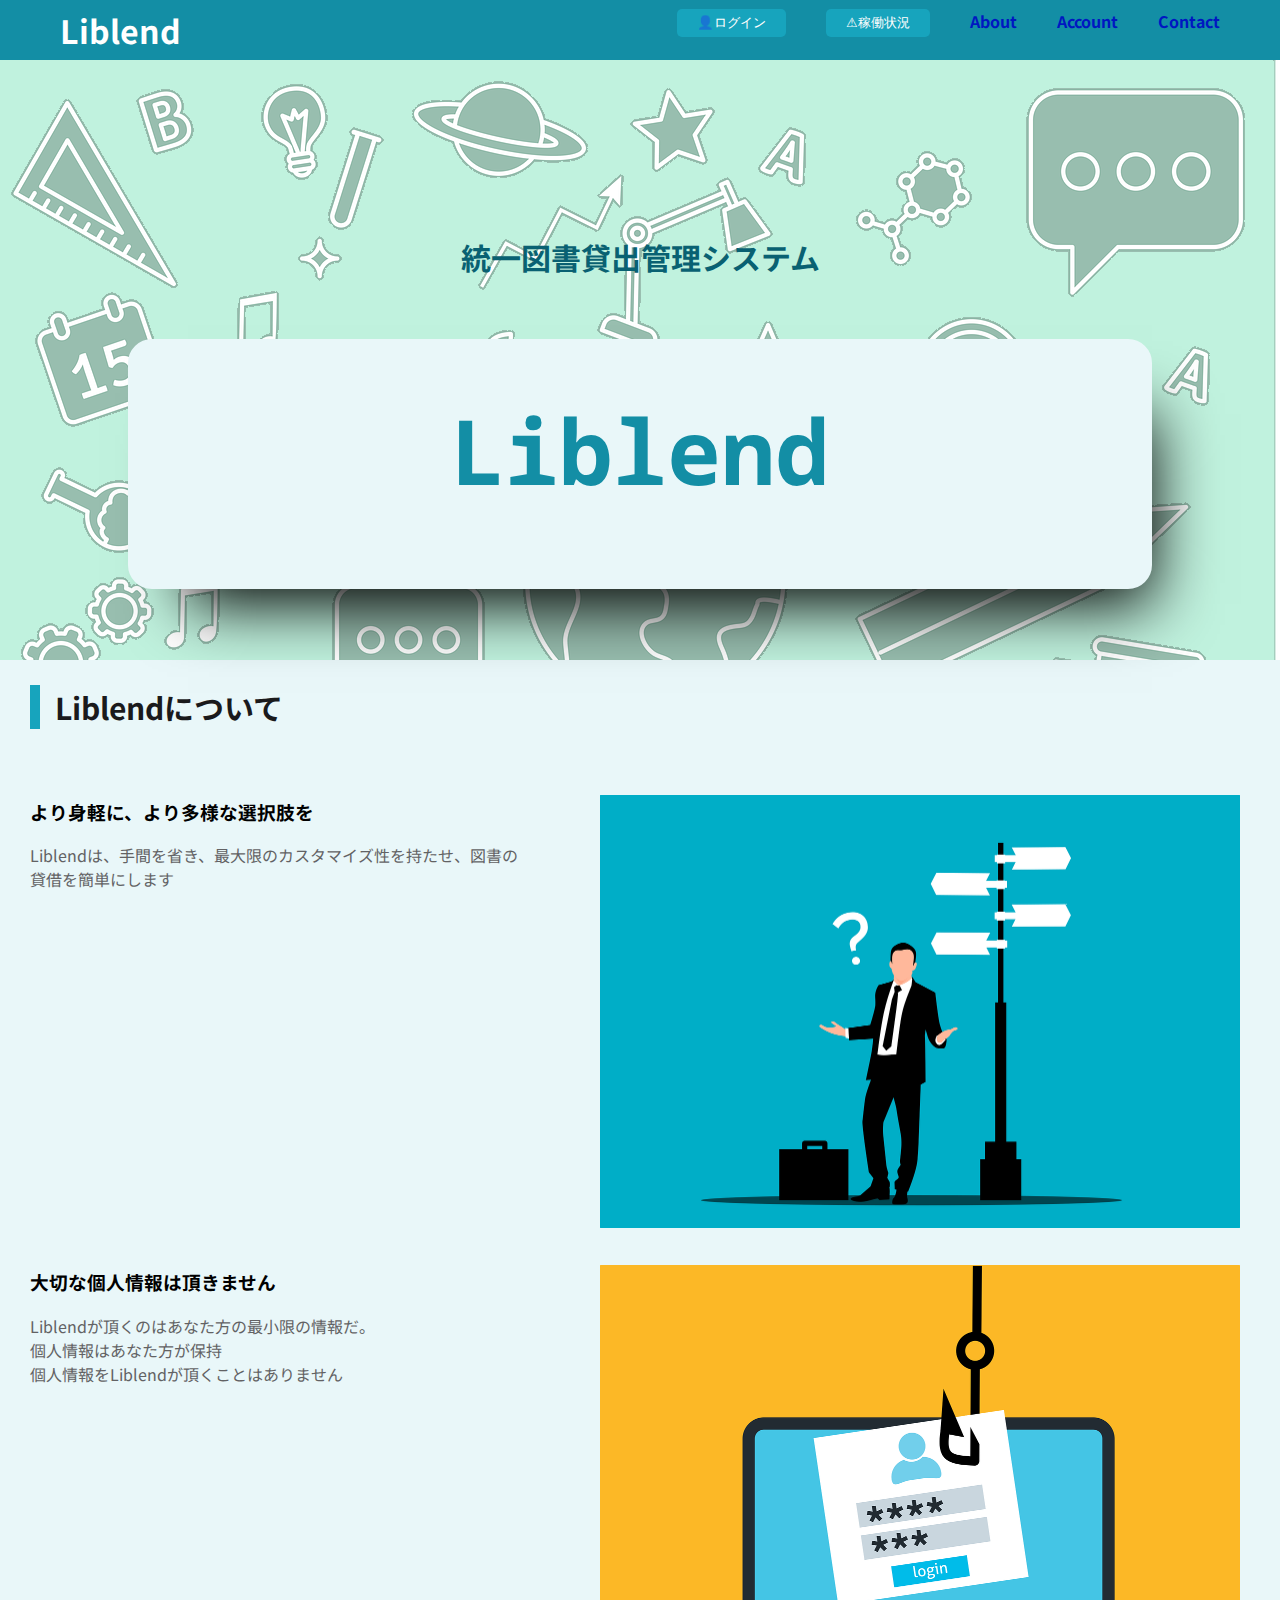
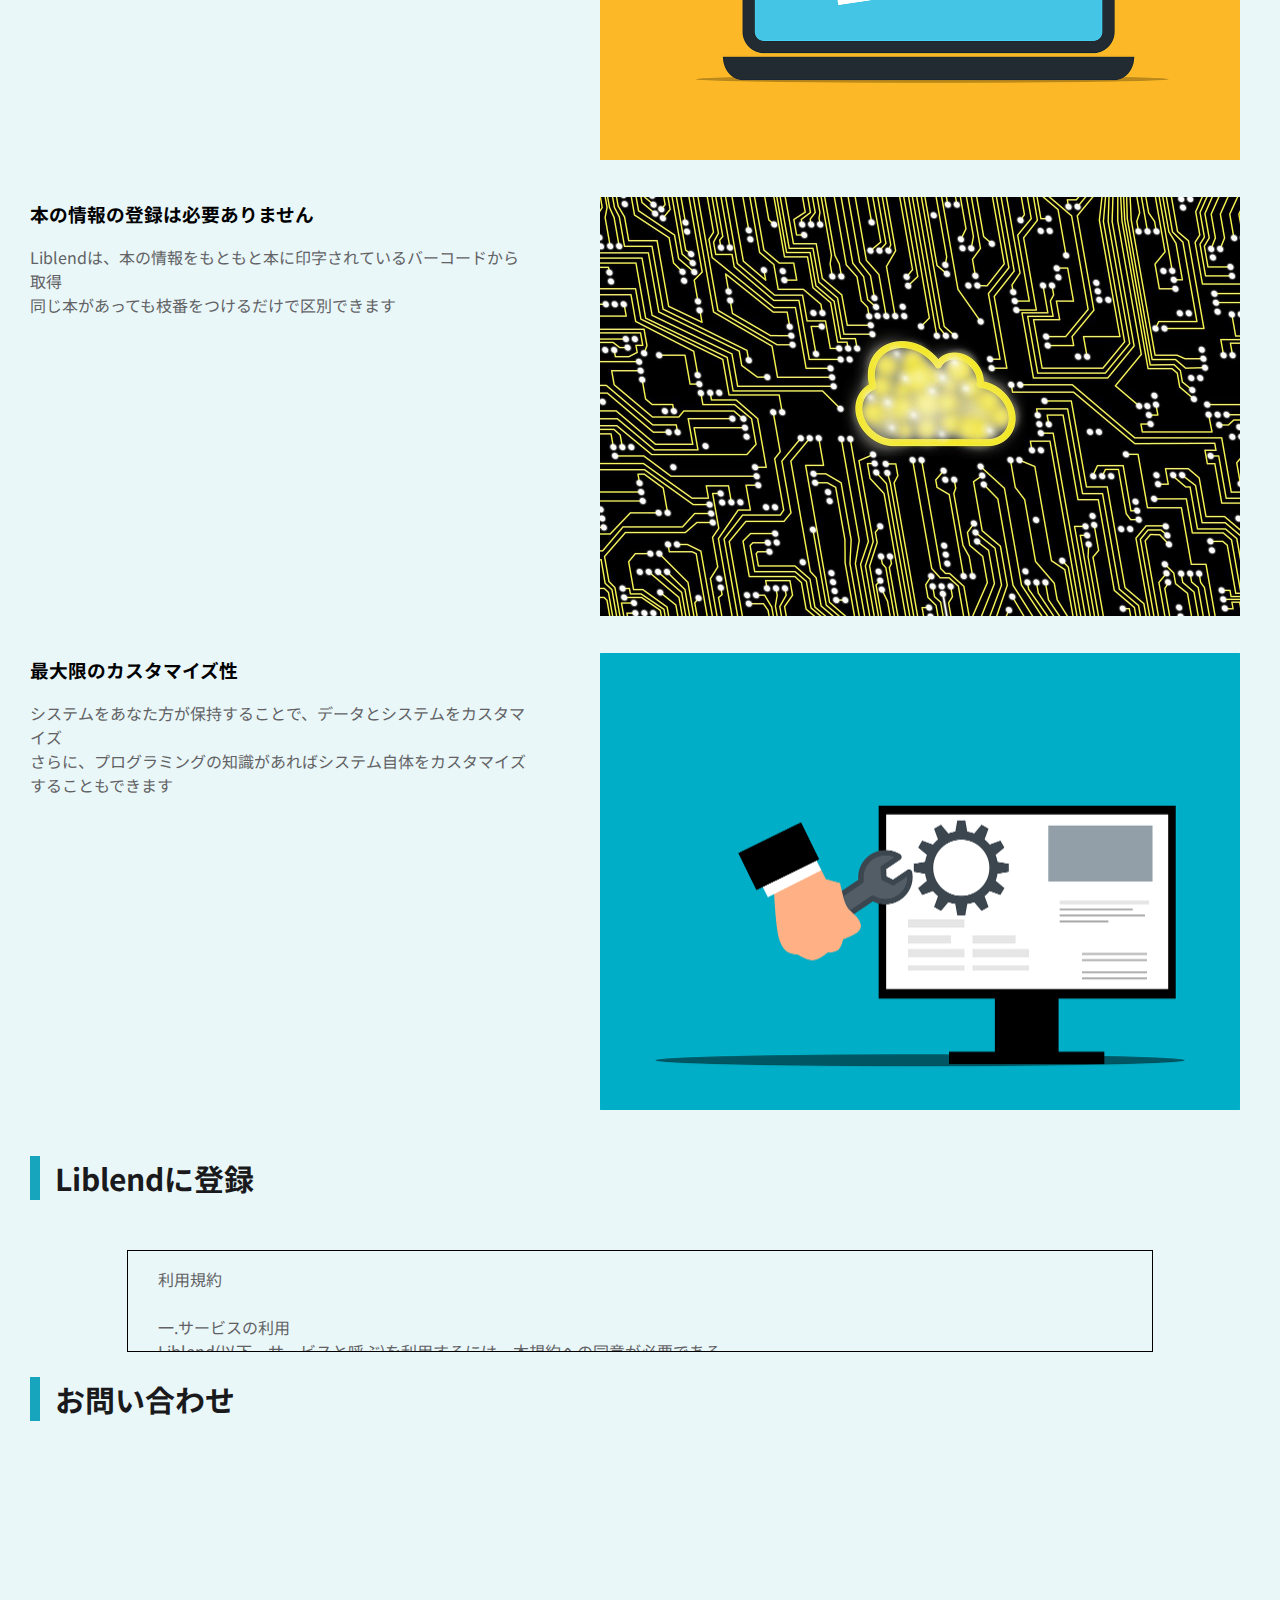
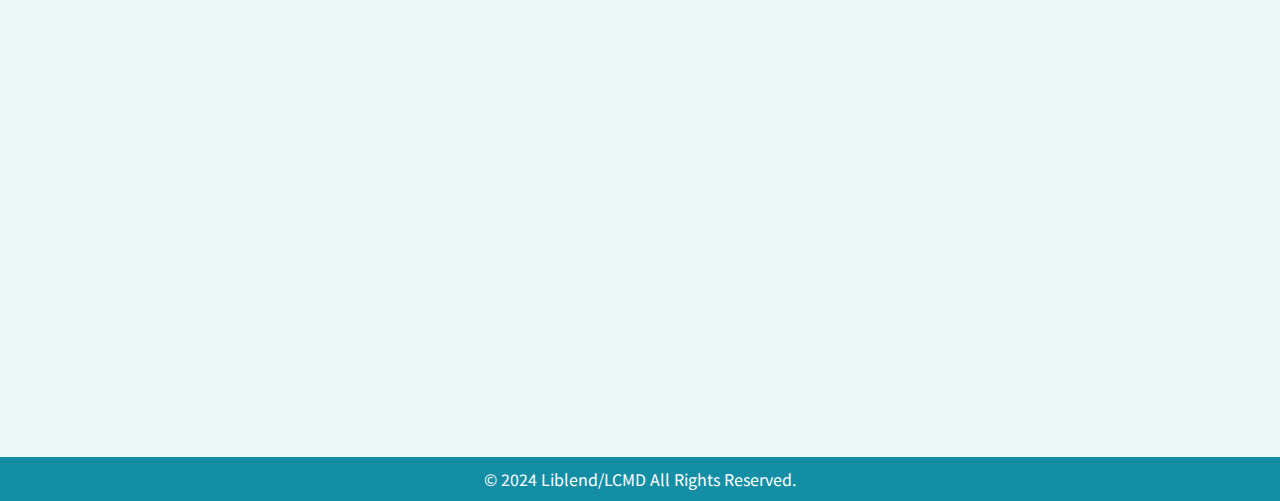
==== index.html @ cf974803 "first commit" ====
<!DOCTYPE HTML>

<html>
    
<head>
    <meta charset="utf-8" />
    <title>統一図書貸出管理システム「Liblend」</title>
    <link rel="stylesheet" href="style.css">
    <link rel="stylesheet" href="common\common.css">
    <link rel="preconnect" href="https://fonts.googleapis.com">
    <link href="https://fonts.googleapis.com/css2?family=Noto+Sans+JP:wght@100..900&family=Noto+Sans+Mono:wght@100..900&family=Noto+Serif+JP:wght@200..900&display=swap" rel="stylesheet">
    <script src="https://code.jquery.com/jquery-3.7.1.min.js" integrity="sha256-/JqT3SQfawRcv/BIHPThkBvs0OEvtFFmqPF/lYI/Cxo=" crossorigin="anonymous"></script>
    <link rel="shortcut icon" href="/common/img/favicon.ico" type="image/x-icon">
    <link rel="apple-touch-icon" href="/common/img/apple-touch-icon-180x180.png" sizes="180x180">
    <link rel="icon" type="image/png" href="/common/img/android-chrome-192x192.png" sizes="192x192">
</head>

<body>
    <header>
        <h1 onclick="location.href='/'">Liblend</h1>
        <nav class="nav">
            <ul class="header-menu">
                <li><button onclick="window.open('/liblend_app/login/')">&#x1f464;ログイン</button></li>
                <li><button onclick="window.open('https://sites.google.com/view/liblend-lcmdservice/')">&#x26a0;稼働状況</button></li>
                <li><a href="#about">About</a></li>
                <li><a href="#account">Account</a></li>
                <li><a href="#contact">Contact</a></li>
            </ul>
        </nav>
    </header>
        <div class="header">
        <h2>統一図書貸出管理システム</h2>
        <h1>Liblend</h1>
        </div>

    <main>
        <div class="about">
            <h2 id="about">Liblendについて</h2>
            <div class="abox">
                <div class="atxt">
                    <h3 class="attl">より身軽に、より多様な選択肢を</h3>
                    <div class="ahbn">
                        <p>Liblendは、手間を省き、最大限のカスタマイズ性を持たせ、図書の貸借を簡単にします</p>
                    </div>
                </div>
                <figure class="aphoto"><span><img src="top_img/choose.png" alt=""></span></figure>
            </div>
            <div class="abox">
                <div class="atxt">
                    <h3 class="attl">大切な個人情報は頂きません</h3>
                    <div class="ahbn">
                        <p>Liblendが頂くのはあなた方の最小限の情報だ。<br>個人情報はあなた方が保持<br>個人情報をLiblendが頂くことはありません</p>
                    </div>
                </div>
                <figure class="aphoto"><span><img src="top_img/danger.png" alt=""></span></figure>
            </div>
            <div class="abox">
                <div class="atxt">
                    <h3 class="attl">本の情報の登録は必要ありません</h3>
                    <div class="ahbn">
                        <p>Liblendは、本の情報をもともと本に印字されているバーコードから取得<br>同じ本があっても枝番をつけるだけで区別できます</p>
                    </div>
                </div>
                <figure class="aphoto"><span><img src="top_img/cloud.jpg" alt=""></span></figure>
            </div>
            <div class="abox">
                <div class="atxt">
                    <h3 class="attl">最大限のカスタマイズ性</h3>
                    <div class="ahbn">
                        <p>システムをあなた方が保持することで、データとシステムをカスタマイズ<br>さらに、プログラミングの知識があればシステム自体をカスタマイズすることもできます</p>
                        <p class="kakusimesse-zi">そんな知識があれば一から作るだろうけどね</p>
                    </div>
                </div>
                <figure class="aphoto"><span><img src="top_img/customize.png" alt=""></span></figure>
            </div>
        </div>
        <div class="account">
            <h2 id="account">Liblendに登録</h2>
            <div id="kiyaku" class="kiyakubox">
                <p>利用規約
                <br>
                <br>一.サービスの利用
                <br>Liblend(以下、サービスと呼ぶ)を利用するには、本規約への同意が必要である。
                <br>　2.登録組織(以下、組織と呼ぶ)は、組織の管轄する利用者(以下、利用者と呼ぶ)に本規約を周知し、同意した利用者のみにサービスを使用させることができる。
                <br>
                <br>二.利用規約の変更
                <br>　サービスの提供者(以下、提供者と呼ぶ)は、この規約を変更することができる。ただし、変更する際には一週間前までにサービスのホームページにて告知する必要がある。ただし、緊急に変更する必要があると提供者が判断する場合はその限りではない。
                <br>
                <br>三.サービスの定義
                <br>　本サービスは、蔵書管理システムのウェブサイトおよび組織のシステムに接続するシステムを提供するものである。
                <br>
                <br>四.情報の取得・提供
                <br>　提供者は、サービスを提供するための最小限の情報として、組織から以下の情報を取得する。
                <br>　i .組織名
                <br>　ii.組織のシステムに接続するためのURL
                <br>　2.提供者は、利用状況を調査するため、Google Books API利用組織を対象に、利用組織及び書籍を特定しない形で以下の情報を取得する。
                <br>　　i  .エラー数
                <br>　　ii .トラフィック
                <br>　　iii.レイテンシ
                <br>　2-2.提供者は、独自にGoogle APIキーを発行・設定している組織の情報はGoogle Books APIを使用していても取得しない。
                <br>　3.提供者は、サービスを提供するために組織に以下の情報を提供する
                <br>　　i  .サービスにアクセスするための組織コード
                <br>　　ii .初期設定用の利用者アカウント
                <br>　　iii.組織のシステムに利用者を追加するためのURL
                <br>　　iv .組織のシステムのサンプル
                <br>　　iv-2.組織のシステムのサンプルは、以下で構成される
                <br>　　     i .Google SpreadSheet「Liblend_adminSheet」及びそれに付随するGoogle Apps Script
                <br>　　     ii.Google SpreadSheet「Liblend_userSheet」及びそれに付随するGoogle Apps Script
                <br>　4.提供者は、サービスの提供以外の目的で組織の情報を取得するために組織から取得した情報を使用しない。ただし、緊急の必要性があると提供者が判断する場合はその限りではない。
                <br>　5.組織及び利用者は、サービスに接続する以外の目的で提供者から提供された情報を使用してはならない。
                <br>
                <br>四.システムの構築に関する規則
                <br>　組織は、提供者から提供された「組織のシステムのサンプル」を基に組織のシステムを構築する。ただし、組織に応じてシステムを最適化するために組織の独自のシステムを構築してもよい。
                <br>　2.組織は、サービスのシステムに攻撃するようなシステムを絶対に構築してはならない。
                <br>
                <br>五.禁止事項
                <br>　組織及び利用者は、他者の著作権や知的財産権を侵害してはならない。
                <br>　2.組織及び利用者は、多重アクセス等、サービスのシステムを攻撃するような行為をしてはならない。
                <br>
                <br>六.利用規約の違反
                <br>　組織が本規約に違反した場合、提供者は予告なく当該組織のサービスのアクセスを禁止することができる。
                <br>　2.利用者が本規約に違反した場合、提供者は予告なく当該利用者及び当該組織のアクセスを禁止することができる。
                <br>
                <br>七.損害賠償
                <br>　組織及び利用者の行動によってサービス及び提供者に損害が生じた場合、提供者は当該組織及び当該利用者に損害賠償を請求することができる。
                <br>
                <br>八.免責
                <br>　本サービスの利用によって組織及び利用者に損害が生じた場合、提供者は賠償責任を負わない。
                <br>
                <br>九.サービスの提供の中止、変更、終了
                <br>　提供者は、予告なくサービスを中止、変更、終了することができる。
                <br>　2.サービスの提供の中止、変更、終了によって組織及び利用者に損害が生じた場合、提供者は賠償責任を負わない。</p>
                <a href="/liblend_account/orgAccount/">同意して登録する</a>
            </div>
        </div>
        <div>
            <h2 id="contact">お問い合わせ</h2>
            <iframe src="https://docs.google.com/forms/d/e/1FAIpQLScdJhqwETqpAea8RhMwAMB0K7lNDZhJSpGPz1owrBNjb7UArQ/viewform?embedded=true" width="640" height="586" frameborder="0" marginheight="0" marginwidth="0">読み込んでいます…</iframe>
        </div>
    </main>

    <footer>&copy; 2024 Liblend/LCMD All Rights Reserved.</footer>
</body>

</html>
---- style.css ----
.header h2 {
  color: var(--tertiary-color);
  font-size: 30px;
}

.header h1 {
  color: var(--primary-color);
  font-size: 90px;
  font-family: "Noto Sans Mono";
  text-align: center;
  height: 150px;
  padding-top: 40px;
  padding-bottom: 40px;
  background-repeat: no-repeat;
  border-style: solid;
  border-color: var(--background-color);
  border-width: 10px;
  margin-left: 10%;
  margin-right: 10%;
  border-radius: 24px;
  background: var(--background-color);
  box-shadow: 30px 45px 60px -30px #000000;
}

.header {
  background-image: url(top_img/banner.png);
  height: 450px;
  padding-top: 150px;
  text-align: center;
}

main h2{
  font-size: 30px;
  border-left-style: solid;
  border-left-width: 10px;
  padding-left: 15px;
  margin-bottom: 50px;
  border-left-color: var(--secondary-color);
  margin-left: 30px;
  color: var(--text-color-body);
}

.abox {
  display: flex;
}

h3 {
  margin-left: 30px;
}

.atxt {
  flex: 1;
  margin-right: 30px;
}
.aphoto {
  width: 50%;
}
.aphoto span {
  display: block;
  margin-right: calc((50vw  - 100%) * -1);
}

.aphoto img {
  width: 100%;
}

.kakusimesse-zi {
  font-size: 1px;
  color: var(--background-color);
}

.kiyakubox {
  height: 100px;
  border: 1px solid;
  overflow-y: scroll;
  width: 80%;
  margin: auto;
}

.checkboxk {
  margin: auto;
}

.checkboxk input {
  margin: auto;
  display: block;
}


iframe {
  margin: auto;
  display: block;
}
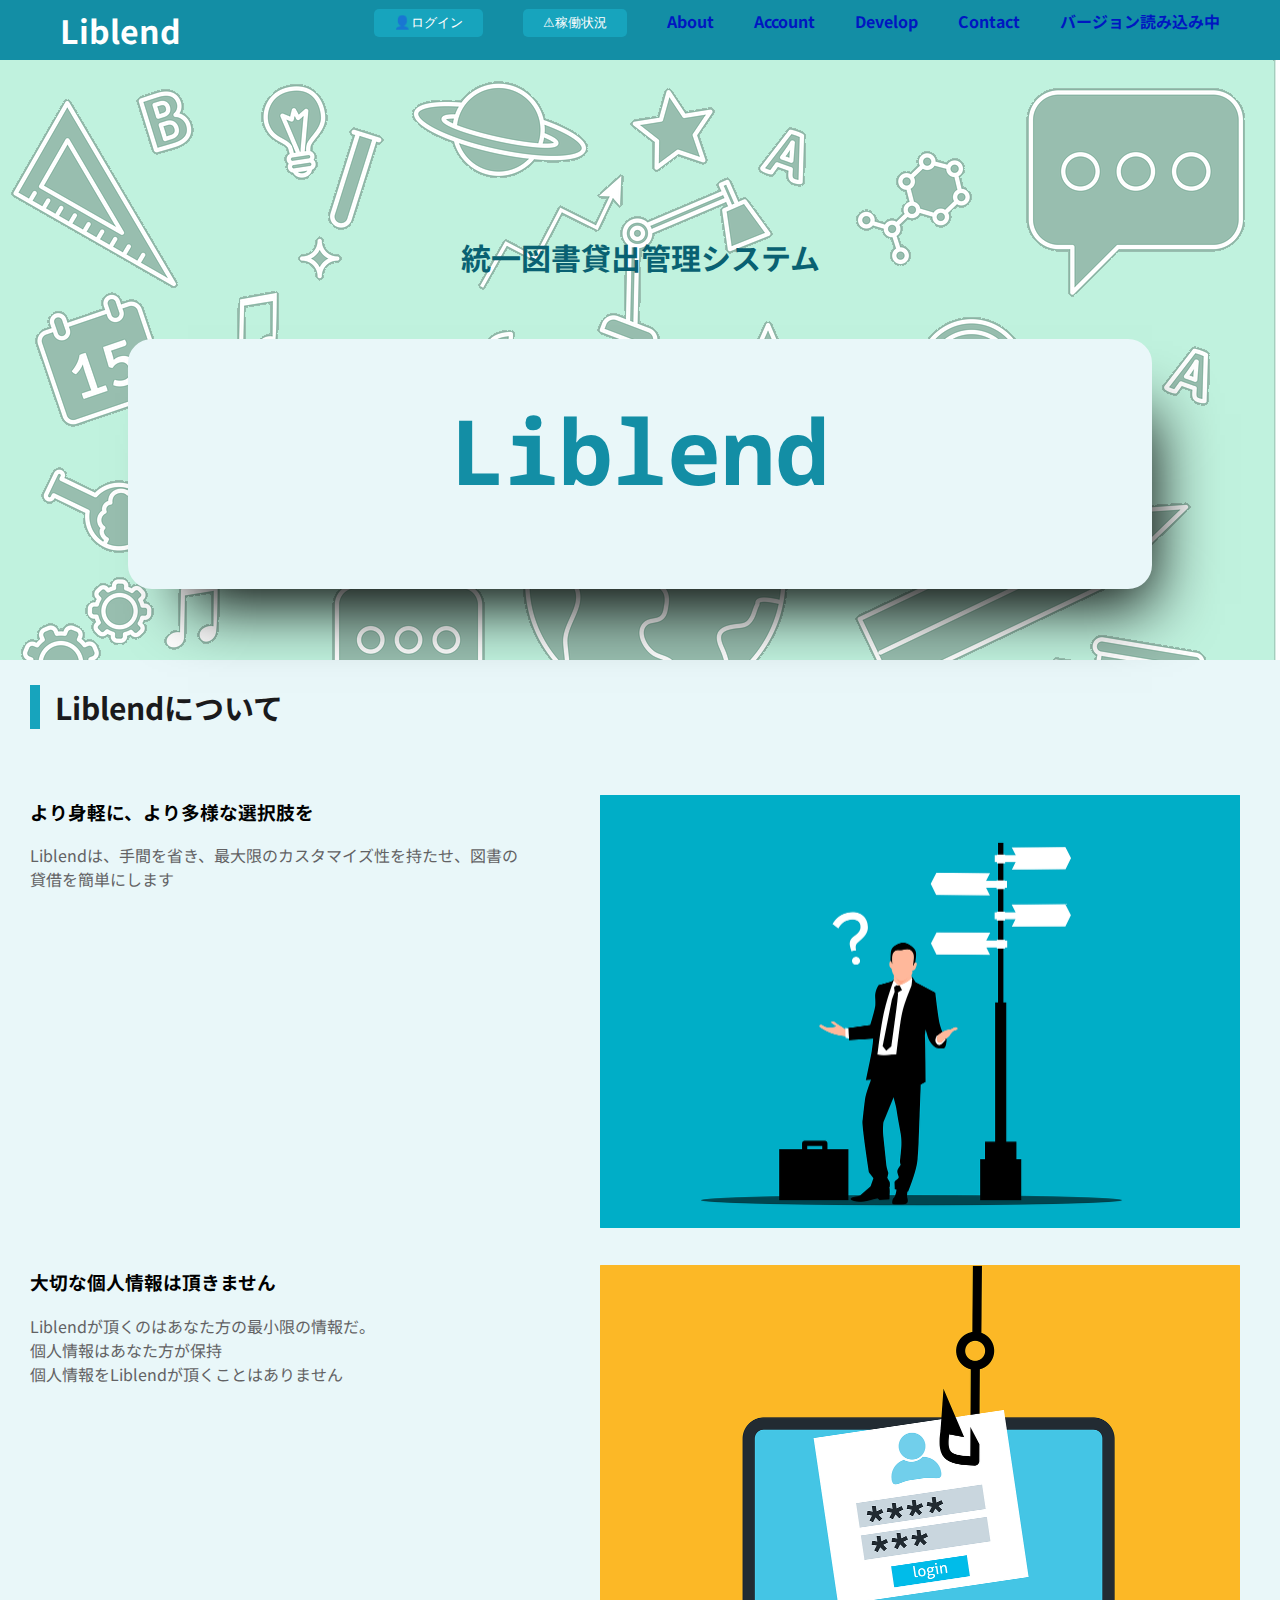
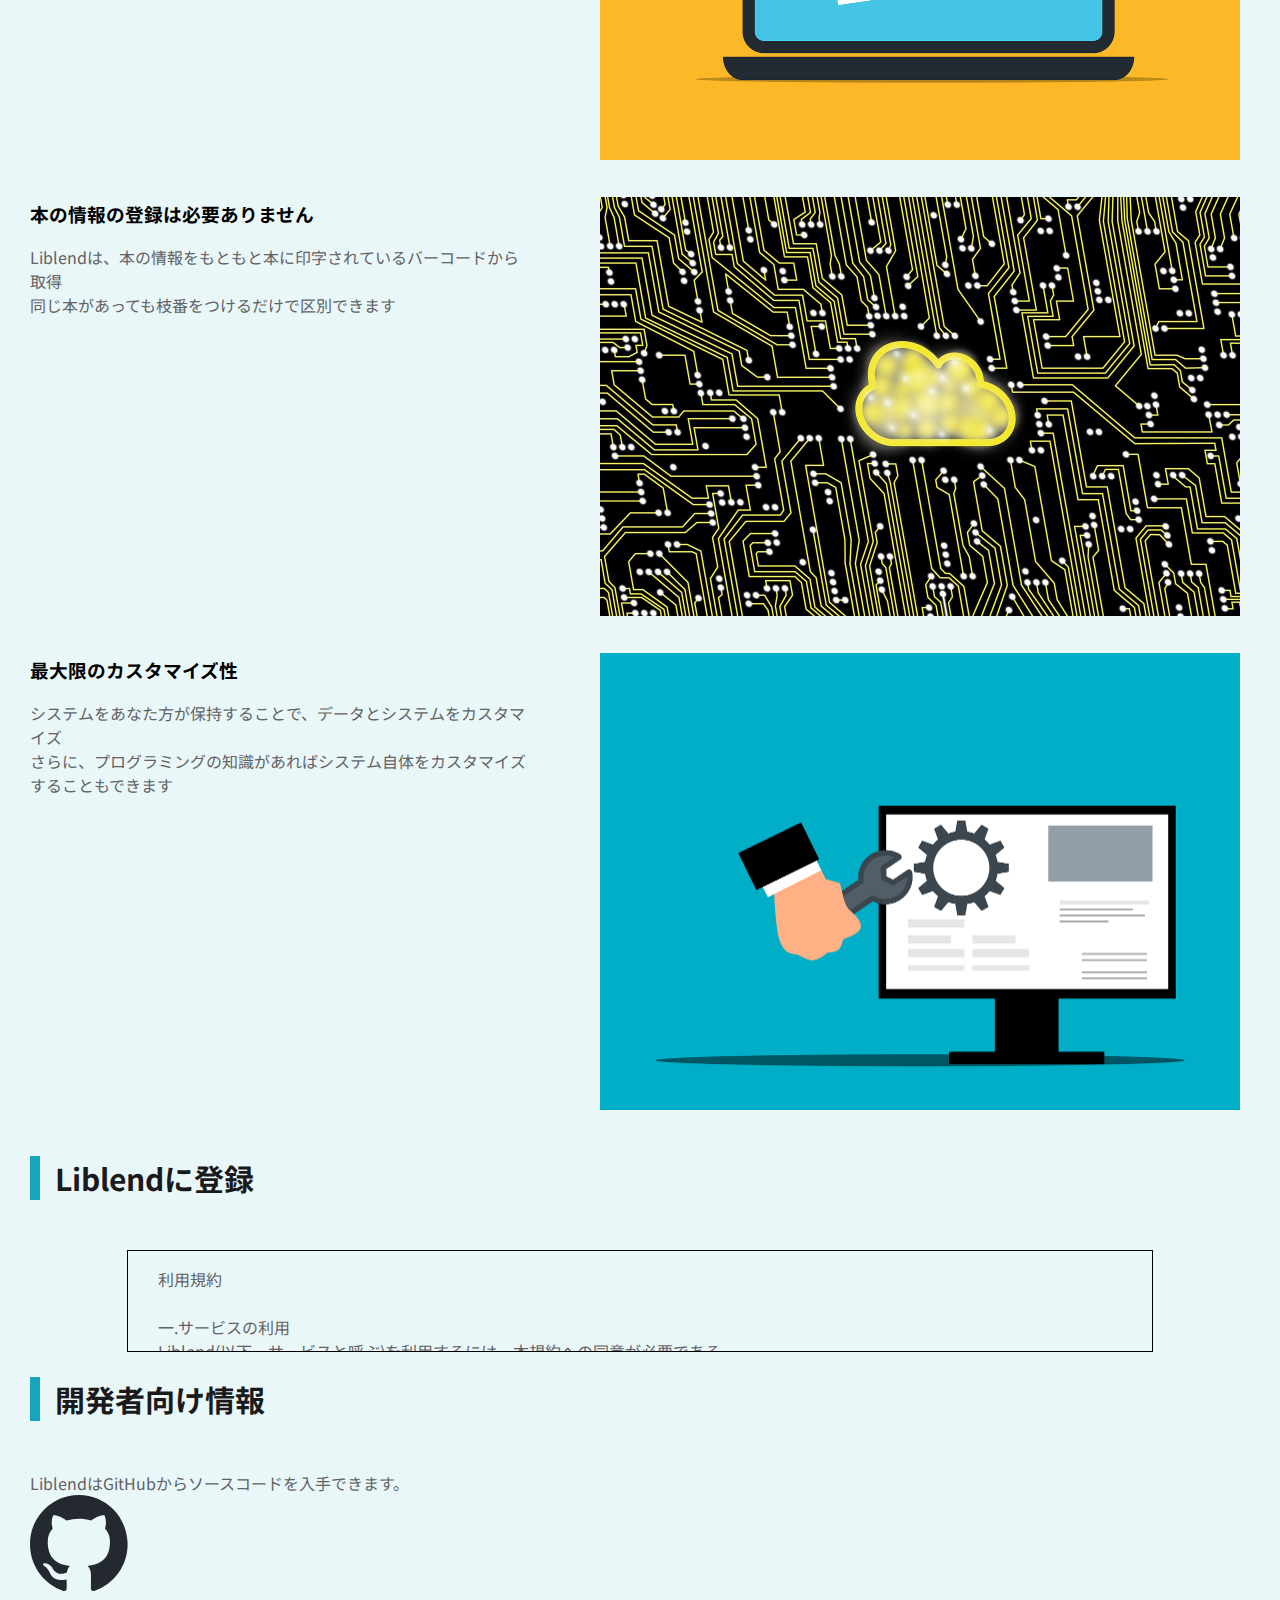
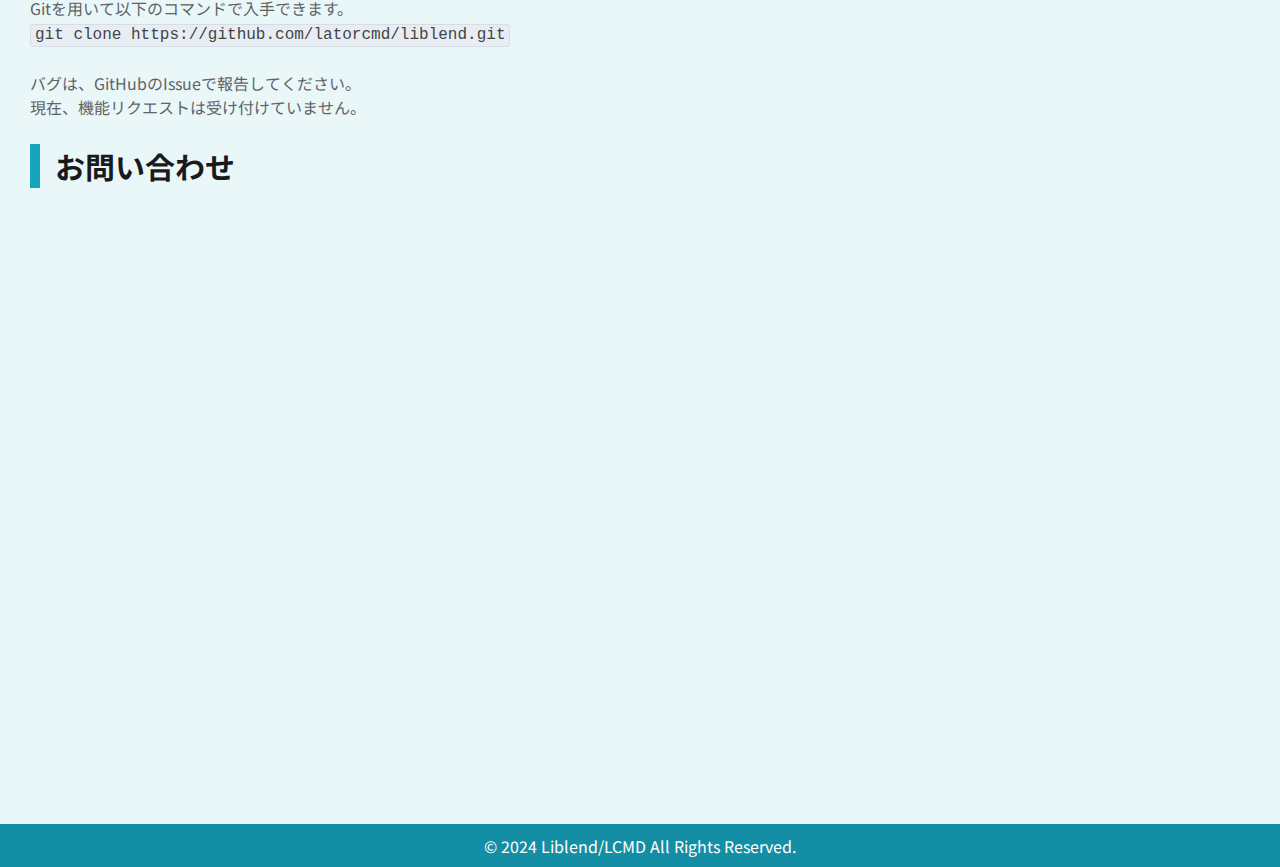
==== commit cf84ef69: "GitHubへのリンクを追加しました。 バージョンの表示を追加しました。" ====
--- a/index.html
+++ b/index.html
@@ -1,145 +1,266 @@
-<!DOCTYPE HTML>
+<!DOCTYPE html>
 
 <html>
-    
-<head>
+  <!--
+  MMMMMMMMMMMMMMMMMMMMMMMMMMMMMMMMMMMMMMMMMMMMMMMMMMMMMMMMMMMMMMMMMMMMMM
+  MMMMMMMMD```.7WMMMMMMMMMMMMMMMMMMMMMMMMMMMMMMMMMMMMMMMMB"~```?MMMMMMMM
+  MMMMMMMM ```````?WMMMMMMMMMMMMMMMMMMMMMMMMMMMMMMMMMM#^``````` MMMMMMMM
+  MMMMMMMM ``.N,.````?WMMMMMMMMMMMMMMMMMMMMMMMMMMMM#3````..g]`` MMMMMMMM
+  MMMMMMMM ``,MMMN,.```,TMMMMMMMMMMMMMMMMMMMMMMMM@^``` .gMMM]`` MMMMMMMM
+  MMMMMMMM ``,MMMMMMg,``` TMMMMMMMMMMMMMMMMMMMM@````.+MMMMMM]`` MMMMMMMM
+  @777""WM ``,MMMMMMMMN,```.TMMMMMMMMMMMMMMMM@~```.dMMMMMMMM]`` M#""777T
+  ```````````,MMMMMMMMMMN,```(WMMMMMMMMMMMM@^```.MMMMMMMMMMM%```````````
+  ```d+++J,..````_?TMMMMMMm,```JMMMMMMMMMMD```.JMMMMMM9=~```` ...+++K```
+  ```dMMMMMMMMNgJ, `` ?TMMMMe```.HMMMMMMM'```.MMMM9^``` ..gMMMMMMMMM#```
+  ```dMMMMMMMMMMMMMNg,.``.TMMN,``.WMMMM@!``.gMM@!`` .JMMMMMMMMMMMMMM#```
+  ```dMMMMMMMMMMMMMMMMMN..` 7MN,`` WMM@```.MM9 ` .NMMMMMMMMMMMMMMMMM#```
+  ```dMMMMMMMMMMMMMMMMMMMMe.``7N,``.MM```.MD`` .MMMMMMMMMMMMMMMMMMMM#```
+  ```dMMMMMMMMMMMMMMMMMMMMMMe `,N```,%```d^` .MMMMMMMMMMMMMMMMMMMMMM#```
+  ```dMMMMMMMMMMMMMMMMMMMMMMMN.` ``````````.dMMMMMMMMMMMMMMMMMMMMMMM#```
+  ```dMMMMMMMMMMMMMMMMMMMMMMMM]``........``-MMMMMMMMMMMMMMMMMMMMMMMM#```
+  ```dMMMMMMMMMMMMMMMMMMMMMMMM]``MMMMMMMM``-MMMMMMMMMMMMMMMMMMMMMMMM#```
+  ```dMMMMMMMMMMMMMMMMMMMMMMMM]``MMMMMMMM``-MMMMMMMMMMMMMMMMMMMMMMMM#```
+  ```dMMMMMMMMMMMMMMMMMMMMMMMM]``MMMMMMMM``-MMMMMMMMMMMMMMMMMMMMMMMM#```
+  ```dMMMMMMMMMMMMMMMMMMMMMMMM]``MMMMMMMM``-MMMMMMMMMMMMMMMMMMMMMMMM#```
+  ```dMMMMMMMMMMMMMMMMMMMMMMMM]``MMMMMMMM``-MMMMMMMMMMMMMMMMMMMMMMMM#```
+  ```dMMMMMMMMMMMMMMMMMMMMMMMM]``MMMMMMMM``-MMMMMMMMMMMMMMMMMMMMMMMM#```
+  ```dMMMMMMMMMMMMMMMMMMMMMMMM]``MMMMMMMM``-MMMMMMMMMMMMMMMMMMMMMMMM#```
+  ```dMMMMMMMMMMMMMMMMMMMMMMMM]``MMMMMMMM``-MMMMMMMMMMMMMMMMMMMMMMMM#```
+  ```dMMMMMMMMMMMMMMMMMMMMMMMM]``MMMMMMMM``-MMMMMMMMMMMMMMMMMMMMMMMM#```
+  ```dMMMMMMMMMMMMMMMMMMMMMMMM]``MMMMMMMM``-MMMMMMMMMMMMMMMMMMMMMMMM#```
+  ```_"""WMMMMMMMMMMMMMMMMMMMM]``MMMMMMMM``-MMMMMMMMMMMMMMMMMMMM#"""~```
+  .```````` _7"MMMMMMMMMMMMMMM]``MMMMMMMM``-MMMMMMMMMMMMMMM"7~ ````````.
+  MMMMg+-..```````?TMMMMMMMMMM]``MMMMMMMM``-MMMMMMMMMMH=```````..((gMMMM
+  MMMMMMMMMMNg...```` ?WMMMMMM]``MMMMMMMM``-MMMMMM#=````` ..+NMMMMMMMMMM
+  MMMMMMMMMMMMMMMNg.`````_"MMM]``MMMMMMMM``-MMMB=`````..NMMMMMMMMMMMMMMM
+  MMMMMMMMMMMMMMMMMMMNJ.````?M]``MMMMMMMM``-M=````.(gMMMMMMMMMMMMMMMMMMM
+  MMMMMMMMMMMMMMMMMMMMMMNJ.``````MMMMMMMM``````..NMMMMMMMMMMMMMMMMMMMMMM
+  MMMMMMMMMMMMMMMMMMMMMMMMMa,````77777777````..MMMMMMMMMMMMMMMMMMMMMMMMM
+  MMMMMMMMMMMMMMMMMMMMMMMMMMMb.```````````` .MMMMMMMMMMMMMMMMMMMMMMMMMMM
+  MMMMMMMMMMMMMMMMMMMMMMMMMMMMMNNNNNNNNNNNNMMMMMMMMMMMMMMMMMMMMMMMMMMMMM
+  
+  Hello! Visitor! Welcome to Liblend! Have a nice day!
+  -->
+  <head>
     <meta charset="utf-8" />
     <title>統一図書貸出管理システム「Liblend」</title>
-    <link rel="stylesheet" href="style.css">
-    <link rel="stylesheet" href="common\common.css">
-    <link rel="preconnect" href="https://fonts.googleapis.com">
-    <link href="https://fonts.googleapis.com/css2?family=Noto+Sans+JP:wght@100..900&family=Noto+Sans+Mono:wght@100..900&family=Noto+Serif+JP:wght@200..900&display=swap" rel="stylesheet">
-    <script src="https://code.jquery.com/jquery-3.7.1.min.js" integrity="sha256-/JqT3SQfawRcv/BIHPThkBvs0OEvtFFmqPF/lYI/Cxo=" crossorigin="anonymous"></script>
-    <link rel="shortcut icon" href="/common/img/favicon.ico" type="image/x-icon">
-    <link rel="apple-touch-icon" href="/common/img/apple-touch-icon-180x180.png" sizes="180x180">
-    <link rel="icon" type="image/png" href="/common/img/android-chrome-192x192.png" sizes="192x192">
-</head>
-
-<body>
+    <link rel="stylesheet" href="style.css" />
+    <link rel="stylesheet" href="common\common.css" />
+    <link rel="preconnect" href="https://fonts.googleapis.com" />
+    <link
+      href="https://fonts.googleapis.com/css2?family=Noto+Sans+JP:wght@100..900&family=Noto+Sans+Mono:wght@100..900&family=Noto+Serif+JP:wght@200..900&display=swap"
+      rel="stylesheet"
+    />
+    <script
+      src="https://code.jquery.com/jquery-3.7.1.min.js"
+      integrity="sha256-/JqT3SQfawRcv/BIHPThkBvs0OEvtFFmqPF/lYI/Cxo="
+      crossorigin="anonymous"
+    ></script>
+    <script src="script.js"></script>
+    <script src="common\common.js"></script>
+    <link
+      rel="shortcut icon"
+      href="/common/img/favicon.ico"
+      type="image/x-icon"
+    />
+    <link
+      rel="apple-touch-icon"
+      href="/common/img/apple-touch-icon-180x180.png"
+      sizes="180x180"
+    />
+    <link
+      rel="icon"
+      type="image/png"
+      href="/common/img/android-chrome-192x192.png"
+      sizes="192x192"
+    />
+  </head>
+
+  <body onload="loadVersion()">
     <header>
-        <h1 onclick="location.href='/'">Liblend</h1>
-        <nav class="nav">
-            <ul class="header-menu">
-                <li><button onclick="window.open('/liblend_app/login/')">&#x1f464;ログイン</button></li>
-                <li><button onclick="window.open('https://sites.google.com/view/liblend-lcmdservice/')">&#x26a0;稼働状況</button></li>
-                <li><a href="#about">About</a></li>
-                <li><a href="#account">Account</a></li>
-                <li><a href="#contact">Contact</a></li>
-            </ul>
-        </nav>
+      <h1 onclick="location.href='/'">Liblend</h1>
+      <nav class="nav">
+        <ul class="header-menu">
+          <li>
+            <button onclick="window.open('/liblend_app/login/')">
+              &#x1f464;ログイン
+            </button>
+          </li>
+          <li>
+            <button
+              onclick="window.open('https://sites.google.com/view/liblend-lcmdservice/')"
+            >
+              &#x26a0;稼働状況
+            </button>
+          </li>
+          <li><a href="#about">About</a></li>
+          <li><a href="#account">Account</a></li>
+          <li><a href="#develop">Develop</a></li>
+          <li><a href="#contact">Contact</a></li>
+          <li><a class="version">バージョン読み込み中</a></li>
+        </ul>
+      </nav>
     </header>
-        <div class="header">
-        <h2>統一図書貸出管理システム</h2>
-        <h1>Liblend</h1>
-        </div>
+    <div class="header">
+      <h2>統一図書貸出管理システム</h2>
+      <h1>Liblend</h1>
+    </div>
 
     <main>
-        <div class="about">
-            <h2 id="about">Liblendについて</h2>
-            <div class="abox">
-                <div class="atxt">
-                    <h3 class="attl">より身軽に、より多様な選択肢を</h3>
-                    <div class="ahbn">
-                        <p>Liblendは、手間を省き、最大限のカスタマイズ性を持たせ、図書の貸借を簡単にします</p>
-                    </div>
-                </div>
-                <figure class="aphoto"><span><img src="top_img/choose.png" alt=""></span></figure>
-            </div>
-            <div class="abox">
-                <div class="atxt">
-                    <h3 class="attl">大切な個人情報は頂きません</h3>
-                    <div class="ahbn">
-                        <p>Liblendが頂くのはあなた方の最小限の情報だ。<br>個人情報はあなた方が保持<br>個人情報をLiblendが頂くことはありません</p>
-                    </div>
-                </div>
-                <figure class="aphoto"><span><img src="top_img/danger.png" alt=""></span></figure>
-            </div>
-            <div class="abox">
-                <div class="atxt">
-                    <h3 class="attl">本の情報の登録は必要ありません</h3>
-                    <div class="ahbn">
-                        <p>Liblendは、本の情報をもともと本に印字されているバーコードから取得<br>同じ本があっても枝番をつけるだけで区別できます</p>
-                    </div>
-                </div>
-                <figure class="aphoto"><span><img src="top_img/cloud.jpg" alt=""></span></figure>
-            </div>
-            <div class="abox">
-                <div class="atxt">
-                    <h3 class="attl">最大限のカスタマイズ性</h3>
-                    <div class="ahbn">
-                        <p>システムをあなた方が保持することで、データとシステムをカスタマイズ<br>さらに、プログラミングの知識があればシステム自体をカスタマイズすることもできます</p>
-                        <p class="kakusimesse-zi">そんな知識があれば一から作るだろうけどね</p>
-                    </div>
-                </div>
-                <figure class="aphoto"><span><img src="top_img/customize.png" alt=""></span></figure>
-            </div>
-        </div>
-        <div class="account">
-            <h2 id="account">Liblendに登録</h2>
-            <div id="kiyaku" class="kiyakubox">
-                <p>利用規約
-                <br>
-                <br>一.サービスの利用
-                <br>Liblend(以下、サービスと呼ぶ)を利用するには、本規約への同意が必要である。
-                <br>　2.登録組織(以下、組織と呼ぶ)は、組織の管轄する利用者(以下、利用者と呼ぶ)に本規約を周知し、同意した利用者のみにサービスを使用させることができる。
-                <br>
-                <br>二.利用規約の変更
-                <br>　サービスの提供者(以下、提供者と呼ぶ)は、この規約を変更することができる。ただし、変更する際には一週間前までにサービスのホームページにて告知する必要がある。ただし、緊急に変更する必要があると提供者が判断する場合はその限りではない。
-                <br>
-                <br>三.サービスの定義
-                <br>　本サービスは、蔵書管理システムのウェブサイトおよび組織のシステムに接続するシステムを提供するものである。
-                <br>
-                <br>四.情報の取得・提供
-                <br>　提供者は、サービスを提供するための最小限の情報として、組織から以下の情報を取得する。
-                <br>　i .組織名
-                <br>　ii.組織のシステムに接続するためのURL
-                <br>　2.提供者は、利用状況を調査するため、Google Books API利用組織を対象に、利用組織及び書籍を特定しない形で以下の情報を取得する。
-                <br>　　i  .エラー数
-                <br>　　ii .トラフィック
-                <br>　　iii.レイテンシ
-                <br>　2-2.提供者は、独自にGoogle APIキーを発行・設定している組織の情報はGoogle Books APIを使用していても取得しない。
-                <br>　3.提供者は、サービスを提供するために組織に以下の情報を提供する
-                <br>　　i  .サービスにアクセスするための組織コード
-                <br>　　ii .初期設定用の利用者アカウント
-                <br>　　iii.組織のシステムに利用者を追加するためのURL
-                <br>　　iv .組織のシステムのサンプル
-                <br>　　iv-2.組織のシステムのサンプルは、以下で構成される
-                <br>　　     i .Google SpreadSheet「Liblend_adminSheet」及びそれに付随するGoogle Apps Script
-                <br>　　     ii.Google SpreadSheet「Liblend_userSheet」及びそれに付随するGoogle Apps Script
-                <br>　4.提供者は、サービスの提供以外の目的で組織の情報を取得するために組織から取得した情報を使用しない。ただし、緊急の必要性があると提供者が判断する場合はその限りではない。
-                <br>　5.組織及び利用者は、サービスに接続する以外の目的で提供者から提供された情報を使用してはならない。
-                <br>
-                <br>四.システムの構築に関する規則
-                <br>　組織は、提供者から提供された「組織のシステムのサンプル」を基に組織のシステムを構築する。ただし、組織に応じてシステムを最適化するために組織の独自のシステムを構築してもよい。
-                <br>　2.組織は、サービスのシステムに攻撃するようなシステムを絶対に構築してはならない。
-                <br>
-                <br>五.禁止事項
-                <br>　組織及び利用者は、他者の著作権や知的財産権を侵害してはならない。
-                <br>　2.組織及び利用者は、多重アクセス等、サービスのシステムを攻撃するような行為をしてはならない。
-                <br>
-                <br>六.利用規約の違反
-                <br>　組織が本規約に違反した場合、提供者は予告なく当該組織のサービスのアクセスを禁止することができる。
-                <br>　2.利用者が本規約に違反した場合、提供者は予告なく当該利用者及び当該組織のアクセスを禁止することができる。
-                <br>
-                <br>七.損害賠償
-                <br>　組織及び利用者の行動によってサービス及び提供者に損害が生じた場合、提供者は当該組織及び当該利用者に損害賠償を請求することができる。
-                <br>
-                <br>八.免責
-                <br>　本サービスの利用によって組織及び利用者に損害が生じた場合、提供者は賠償責任を負わない。
-                <br>
-                <br>九.サービスの提供の中止、変更、終了
-                <br>　提供者は、予告なくサービスを中止、変更、終了することができる。
-                <br>　2.サービスの提供の中止、変更、終了によって組織及び利用者に損害が生じた場合、提供者は賠償責任を負わない。</p>
-                <a href="/liblend_account/orgAccount/">同意して登録する</a>
-            </div>
-        </div>
-        <div>
-            <h2 id="contact">お問い合わせ</h2>
-            <iframe src="https://docs.google.com/forms/d/e/1FAIpQLScdJhqwETqpAea8RhMwAMB0K7lNDZhJSpGPz1owrBNjb7UArQ/viewform?embedded=true" width="640" height="586" frameborder="0" marginheight="0" marginwidth="0">読み込んでいます…</iframe>
-        </div>
+      <div class="about">
+        <h2 id="about">Liblendについて</h2>
+        <div class="abox">
+          <div class="atxt">
+            <h3 class="attl">より身軽に、より多様な選択肢を</h3>
+            <div class="ahbn">
+              <p>
+                Liblendは、手間を省き、最大限のカスタマイズ性を持たせ、図書の貸借を簡単にします
+              </p>
+            </div>
+          </div>
+          <figure class="aphoto">
+            <span><img src="top_img/choose.png" alt="" /></span>
+          </figure>
+        </div>
+        <div class="abox">
+          <div class="atxt">
+            <h3 class="attl">大切な個人情報は頂きません</h3>
+            <div class="ahbn">
+              <p>
+                Liblendが頂くのはあなた方の最小限の情報だ。<br />個人情報はあなた方が保持<br />個人情報をLiblendが頂くことはありません
+              </p>
+            </div>
+          </div>
+          <figure class="aphoto">
+            <span><img src="top_img/danger.png" alt="" /></span>
+          </figure>
+        </div>
+        <div class="abox">
+          <div class="atxt">
+            <h3 class="attl">本の情報の登録は必要ありません</h3>
+            <div class="ahbn">
+              <p>
+                Liblendは、本の情報をもともと本に印字されているバーコードから取得<br />同じ本があっても枝番をつけるだけで区別できます
+              </p>
+            </div>
+          </div>
+          <figure class="aphoto">
+            <span><img src="top_img/cloud.jpg" alt="" /></span>
+          </figure>
+        </div>
+        <div class="abox">
+          <div class="atxt">
+            <h3 class="attl">最大限のカスタマイズ性</h3>
+            <div class="ahbn">
+              <p>
+                システムをあなた方が保持することで、データとシステムをカスタマイズ<br />さらに、プログラミングの知識があればシステム自体をカスタマイズすることもできます
+              </p>
+              <p class="kakusimesse-zi">
+                そんな知識があれば一から作るだろうけどね
+              </p>
+            </div>
+          </div>
+          <figure class="aphoto">
+            <span><img src="top_img/customize.png" alt="" /></span>
+          </figure>
+        </div>
+      </div>
+      <div class="account">
+        <h2 id="account">Liblendに登録</h2>
+        <div id="kiyaku" class="kiyakubox">
+          <p>
+            利用規約
+            <br />
+            <br />一.サービスの利用
+            <br />Liblend(以下、サービスと呼ぶ)を利用するには、本規約への同意が必要である。
+            <br />　2.登録組織(以下、組織と呼ぶ)は、組織の管轄する利用者(以下、利用者と呼ぶ)に本規約を周知し、同意した利用者のみにサービスを使用させることができる。
+            <br />
+            <br />二.利用規約の変更
+            <br />　サービスの提供者(以下、提供者と呼ぶ)は、この規約を変更することができる。ただし、変更する際には一週間前までにサービスのホームページにて告知する必要がある。ただし、緊急に変更する必要があると提供者が判断する場合はその限りではない。
+            <br />
+            <br />三.サービスの定義
+            <br />　本サービスは、蔵書管理システムのウェブサイトおよび組織のシステムに接続するシステムを提供するものである。
+            <br />
+            <br />四.情報の取得・提供
+            <br />　提供者は、サービスを提供するための最小限の情報として、組織から以下の情報を取得する。
+            <br />　i .組織名 <br />　ii.組織のシステムに接続するためのURL
+            <br />　2.提供者は、利用状況を調査するため、Google Books
+            API利用組織を対象に、利用組織及び書籍を特定しない形で以下の情報を取得する。
+            <br />　　i .エラー数 <br />　　ii .トラフィック
+            <br />　　iii.レイテンシ <br />　2-2.提供者は、独自にGoogle
+            APIキーを発行・設定している組織の情報はGoogle Books
+            APIを使用していても取得しない。
+            <br />　3.提供者は、サービスを提供するために組織に以下の情報を提供する
+            <br />　　i .サービスにアクセスするための組織コード <br />　　ii
+            .初期設定用の利用者アカウント
+            <br />　　iii.組織のシステムに利用者を追加するためのURL <br />　　iv
+            .組織のシステムのサンプル
+            <br />　　iv-2.組織のシステムのサンプルは、以下で構成される
+            <br />　　 i .Google
+            SpreadSheet「Liblend_adminSheet」及びそれに付随するGoogle Apps
+            Script <br />　　 ii.Google
+            SpreadSheet「Liblend_userSheet」及びそれに付随するGoogle Apps Script
+            <br />　4.提供者は、サービスの提供以外の目的で組織の情報を取得するために組織から取得した情報を使用しない。ただし、緊急の必要性があると提供者が判断する場合はその限りではない。
+            <br />　5.組織及び利用者は、サービスに接続する以外の目的で提供者から提供された情報を使用してはならない。
+            <br />
+            <br />四.システムの構築に関する規則
+            <br />　組織は、提供者から提供された「組織のシステムのサンプル」を基に組織のシステムを構築する。ただし、組織に応じてシステムを最適化するために組織の独自のシステムを構築してもよい。
+            <br />　2.組織は、サービスのシステムに攻撃するようなシステムを絶対に構築してはならない。
+            <br />
+            <br />五.禁止事項
+            <br />　組織及び利用者は、他者の著作権や知的財産権を侵害してはならない。
+            <br />　2.組織及び利用者は、多重アクセス等、サービスのシステムを攻撃するような行為をしてはならない。
+            <br />
+            <br />六.利用規約の違反
+            <br />　組織が本規約に違反した場合、提供者は予告なく当該組織のサービスのアクセスを禁止することができる。
+            <br />　2.利用者が本規約に違反した場合、提供者は予告なく当該利用者及び当該組織のアクセスを禁止することができる。
+            <br />
+            <br />七.損害賠償
+            <br />　組織及び利用者の行動によってサービス及び提供者に損害が生じた場合、提供者は当該組織及び当該利用者に損害賠償を請求することができる。
+            <br />
+            <br />八.免責
+            <br />　本サービスの利用によって組織及び利用者に損害が生じた場合、提供者は賠償責任を負わない。
+            <br />
+            <br />九.サービスの提供の中止、変更、終了
+            <br />　提供者は、予告なくサービスを中止、変更、終了することができる。
+            <br />　2.サービスの提供の中止、変更、終了によって組織及び利用者に損害が生じた場合、提供者は賠償責任を負わない。
+          </p>
+          <a href="/liblend_account/orgAccount/">同意して登録する</a>
+        </div>
+      </div>
+      <div>
+        <h2 id="develop">開発者向け情報</h2>
+        <p>
+          LiblendはGitHubからソースコードを入手できます。<br />
+          <a href="https://github.com/latorcmd/liblend" target="_blank"
+            ><img src="top_img\github-mark.svg" /></a
+          ><br />
+          Gitを用いて以下のコマンドで入手できます。<br />
+          <code>git clone https://github.com/latorcmd/liblend.git</code><br />
+          <br />
+          バグは、GitHubのIssueで報告してください。<br />
+          現在、機能リクエストは受け付けていません。<br />
+        </p>
+      </div>
+      <div>
+        <h2 id="contact">お問い合わせ</h2>
+        <iframe
+          src="https://docs.google.com/forms/d/e/1FAIpQLScdJhqwETqpAea8RhMwAMB0K7lNDZhJSpGPz1owrBNjb7UArQ/viewform?embedded=true"
+          width="640"
+          height="586"
+          frameborder="0"
+          marginheight="0"
+          marginwidth="0"
+          >読み込んでいます…</iframe
+        >
+      </div>
     </main>
 
-    <footer>&copy; 2024 Liblend/LCMD All Rights Reserved.</footer>
-</body>
-
-</html>+    <footer
+      onclick="location.href='https://github.com/latorcmd'"
+      target="_blank"
+    >
+      &copy; 2024 Liblend/LCMD All Rights Reserved.
+    </footer>
+  </body>
+</html>
--- a/style.css
+++ b/style.css
@@ -29,7 +29,7 @@
   text-align: center;
 }
 
-main h2{
+main h2 {
   font-size: 30px;
   border-left-style: solid;
   border-left-width: 10px;
@@ -57,7 +57,7 @@
 }
 .aphoto span {
   display: block;
-  margin-right: calc((50vw  - 100%) * -1);
+  margin-right: calc((50vw - 100%) * -1);
 }
 
 .aphoto img {
@@ -86,8 +86,18 @@
   display: block;
 }
 
+code {
+  display: inline-block;
+  padding: 0.1em 0.25em; /* 文字周りの余白 */
+  color: #444; /* 文字色 */
+  background-color: #e7edf3; /* 背景色 */
+  border-radius: 3px; /* 角丸 */
+  border: solid 1px #d6dde4; /* 枠線 */
+  font-family: Consolas, Menlo, Monaco, -apple-system, BlinkMacSystemFont,
+    "Segoe UI", Meiryo, monospace; /* フォント */
+}
 
 iframe {
   margin: auto;
   display: block;
-}+}
